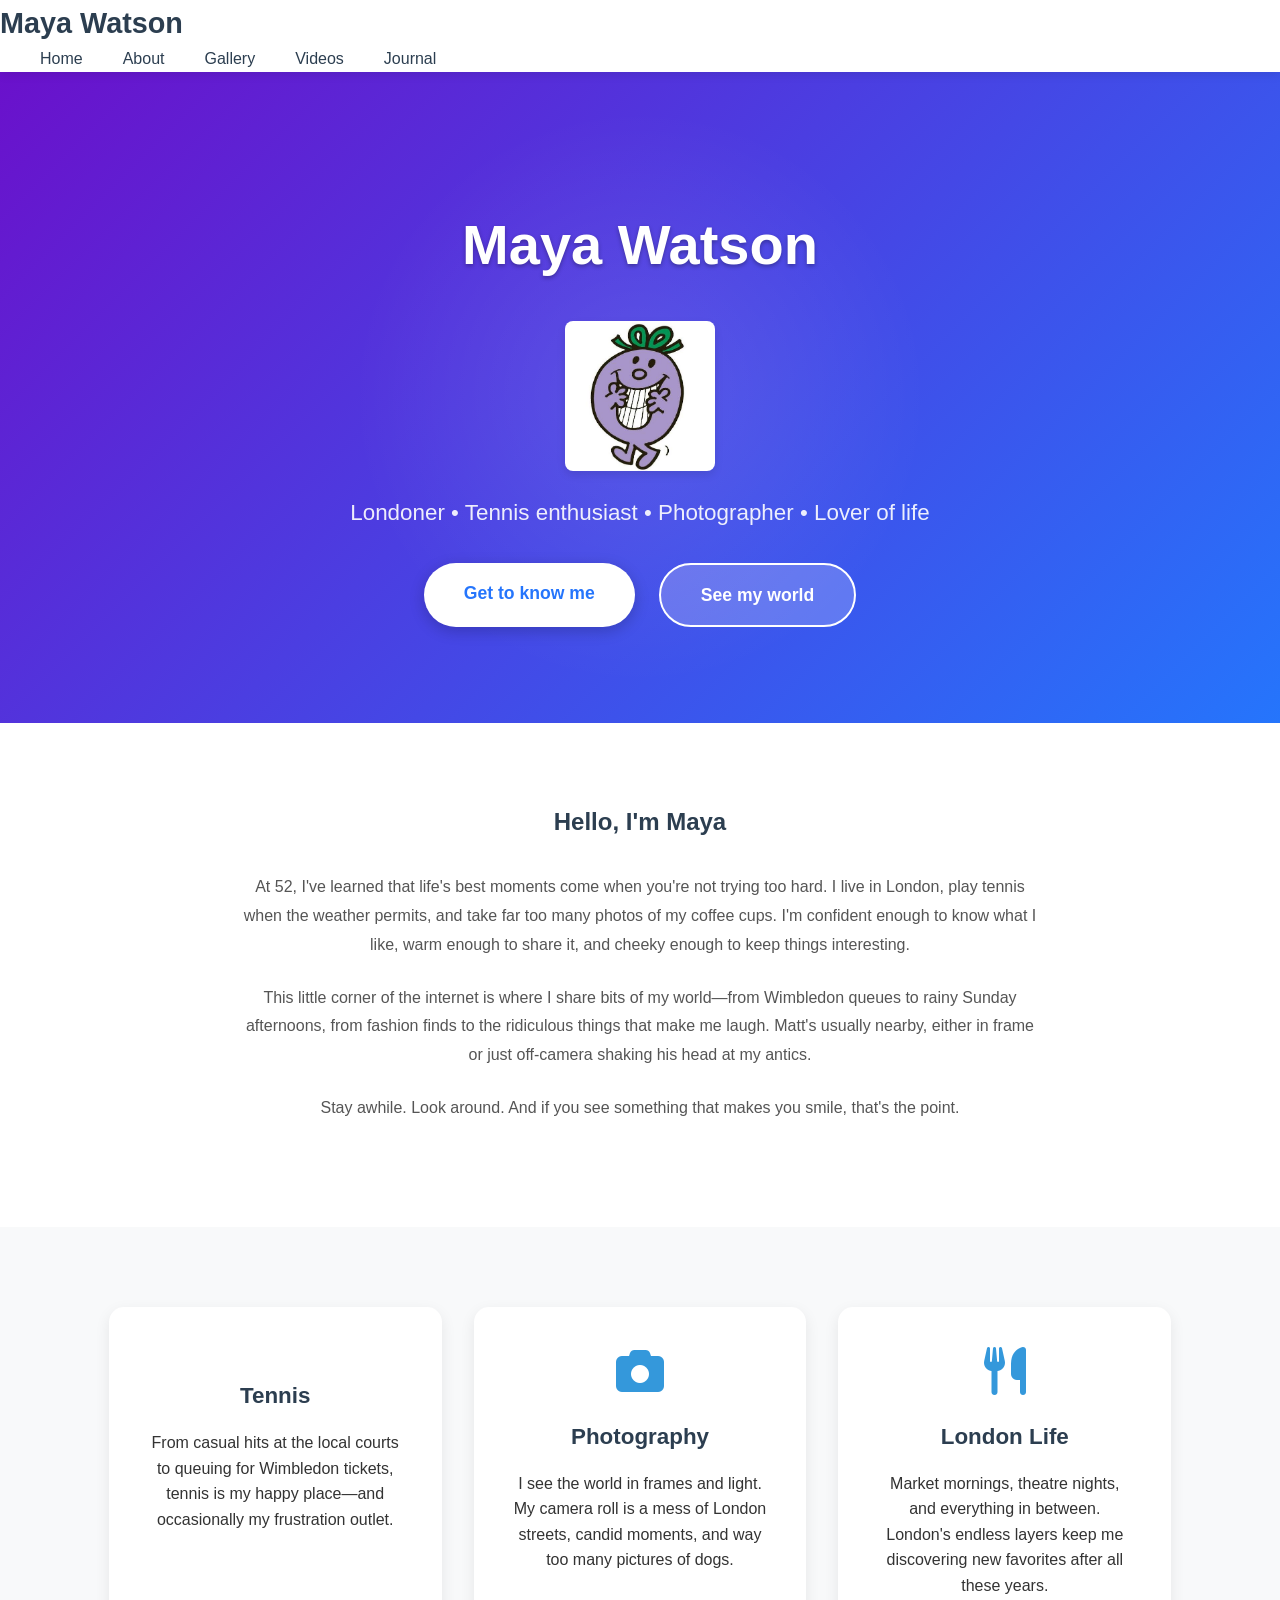
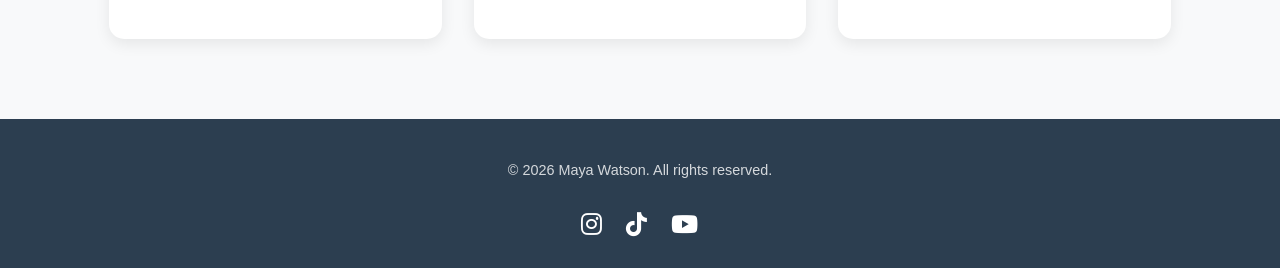
==== index.html @ 84d5c8f5 "Add Little Miss Naughty image to homepage" ====
<!DOCTYPE html>
<html lang="en">
<head>
    <meta charset="UTF-8">
    <meta name="viewport" content="width=device-width, initial-scale=1.0">
    <title>Maya Watson</title>
    <link rel="stylesheet" href="assets/css/style.css">
    <link rel="stylesheet" href="https://cdnjs.cloudflare.com/ajax/libs/font-awesome/6.4.0/css/all.min.css">
</head>
<body>
    <header>
        <nav>
            <div class="logo">Maya Watson</div>
            <ul class="nav-links">
                <li><a href="index.html">Home</a></li>
                <li><a href="about.html">About</a></li>
                <li><a href="gallery.html">Gallery</a></li>
                <li><a href="videos.html">Videos</a></li>
                <li><a href="journal.html">Journal</a></li>
            </ul>
            <div class="mobile-menu-icon">
                <i class="fas fa-bars"></i>
            </div>
        </nav>
        <div class="mobile-menu">
            <ul>
                <li><a href="index.html">Home</a></li>
                <li><a href="about.html">About</a></li>
                <li><a href="gallery.html">Gallery</a></li>
                <li><a href="videos.html">Videos</a></li>
                <li><a href="journal.html">Journal</a></li>
            </ul>
        </div>
    </header>

    <section class="hero">
        <div class="hero-content">
            <h1>Maya Watson</h1>
            <img src="assets/images/littlemissnaughty.jfif" alt="Little Miss Naughty" class="little-miss-image">
                        <p class="tagline">Londoner • Tennis enthusiast • Photographer • Lover of life</p>
            <div class="hero-buttons">
                <a href="about.html" class="btn-primary">Get to know me</a>
                <a href="gallery.html" class="btn-secondary">See my world</a>
            </div>
        </div>
    </section>

    <section class="intro">
        <div class="container">
            <h2>Hello, I'm Maya</h2>
            <p>At 52, I've learned that life's best moments come when you're not trying too hard. I live in London, play tennis when the weather permits, and take far too many photos of my coffee cups. I'm confident enough to know what I like, warm enough to share it, and cheeky enough to keep things interesting.</p>
            <p>This little corner of the internet is where I share bits of my world—from Wimbledon queues to rainy Sunday afternoons, from fashion finds to the ridiculous things that make me laugh. Matt's usually nearby, either in frame or just off-camera shaking his head at my antics.</p>
            <p>Stay awhile. Look around. And if you see something that makes you smile, that's the point.</p>
        </div>
    </section>

    <section class="highlights">
        <div class="container">
            <div class="highlight-cards">
                <div class="card">
                    <i class="fas fa-tennis-ball highlight-icon"></i>
                    <h3>Tennis</h3>
                    <p>From casual hits at the local courts to queuing for Wimbledon tickets, tennis is my happy place—and occasionally my frustration outlet.</p>
                </div>
                <div class="card">
                    <i class="fas fa-camera highlight-icon"></i>
                    <h3>Photography</h3>
                    <p>I see the world in frames and light. My camera roll is a mess of London streets, candid moments, and way too many pictures of dogs.</p>
                </div>
                <div class="card">
                    <i class="fas fa-utensils highlight-icon"></i>
                    <h3>London Life</h3>
                    <p>Market mornings, theatre nights, and everything in between. London's endless layers keep me discovering new favorites after all these years.</p>
                </div>
            </div>
        </div>
    </section>

    <footer>
            <div class="container">
                <p>&copy; 2026 Maya Watson. All rights reserved.</p>
                            <div class="social-links">
                                            <a href="https://instagram.com/doggy142142"><i class="fab fa-instagram"></i></a>
                                            <a href="https://tiktok.com/@Mayaxxxx52"><i class="fab fa-tiktok"></i></a>
                                            <a href="#"><i class="fab fa-youtube"></i></a>
                                        </div>
            </div>
    </footer>

    <script src="assets/js/main.js"></script>
</body>
</html>
---- assets/css/style.css ----
/* Reset and base styles */
* {
    margin: 0;
    padding: 0;
    box-sizing: border-box;
}

html {
    scroll-behavior: smooth;
}

body {
    font-family: 'Segoe UI', Tahoma, Geneva, Verdana, sans-serif;
    line-height: 1.6;
    color: #333;
    background-color: #fafafa;
}

.container {
    width: 90%;
    max-width: 1200px;
    margin: 0 auto;
    padding: 0 1rem;
}

/* Header and Navigation */
header {
    background-color: rgba(255, 255, 255, 0.95);
    backdrop-filter: blur(10px);
    position: sticky;
    top: 0;
    z-index: 1000;
    box-shadow: 0 2px 10px rgba(0,0,0,0.1);
}

.nav-content {
    display: flex;
    justify-content: space-between;
    align-items: center;
    height: 70px;
}

.logo {
    font-size: 1.8rem;
    font-weight: bold;
    color: #2c3e50;
    text-decoration: none;
}

.nav-links {
    display: flex;
    list-style: none;
}

.nav-links li {
    margin-left: 2.5rem;
}

.nav-links a {
    text-decoration: none;
    color: #2c3e50;
    font-weight: 500;
    transition: color 0.3s;
    position: relative;
}

.nav-links a:hover {
    color: #3498db;
}

.nav-links a.active {
    color: #3498db;
}

.nav-links a.active::after {
    content: '';
    position: absolute;
    bottom: -5px;
    left: 0;
    width: 100%;
    height: 2px;
    background-color: #3498db;
}

.mobile-menu-icon {
    display: none;
    font-size: 1.5rem;
    cursor: pointer;
}

.mobile-menu {
    display: none;
    position: absolute;
    top: 70px;
    right: 0;
    background-color: white;
    border-radius: 0 0 10px 10px;
    box-shadow: 0 5px 15px rgba(0,0,0,0.1);
    overflow: hidden;
}

.mobile-menu ul {
    list-style: none;
}

.mobile-menu li {
    border-top: 1px solid #eee;
}

.mobile-menu li a {
    display: block;
    padding: 1rem;
    text-align: center;
    text-decoration: none;
    color: #2c3e50;
    transition: background-color 0.3s;
}

.mobile-menu li a:hover {
    background-color: #f0f0f0;
}

/* Hero Section */
.hero {
    background: linear-gradient(135deg, #6a11cb 0%, #2575fc 100%);
    color: white;
    text-align: center;
    padding: 8rem 2rem 6rem;
    position: relative;
    overflow: hidden;
}

.hero::before {
    content: '';
    position: absolute;
    top: -50%;
    left: -50%;
    width: 200%;
    height: 200%;
    background: radial-gradient(circle, rgba(255,255,255,0.1) 0%, transparent 20%);
    animation: float 6s ease-in-out infinite;
}

@keyframes float {
    0%, 100% { transform: translateY(0px) rotate(0deg); }
    50% { transform: translateY(-20px) rotate(5deg); }
}

.hero-content {
    max-width: 800px;
    margin: 0 auto;
    position: relative;
    z-index: 2;
}

.hero h1 {
    font-size: 3.5rem;
    margin-bottom: 1rem;
    text-shadow: 0 2px 4px rgba(0,0,0,0.3);
}

.tagline {
    font-size: 1.4rem;
    margin-bottom: 2rem;
    opacity: 0.9;
}

.hero-buttons {
    display: flex;
    justify-content: center;
    gap: 1.5rem;
    flex-wrap: wrap;
}

.btn-primary, .btn-secondary {
    display: inline-block;
    padding: 1rem 2.5rem;
    border-radius: 50px;
    font-weight: 600;
    text-decoration: none;
    transition: all 0.3s ease;
    border: none;
    cursor: pointer;
    font-size: 1.1rem;
}

.btn-primary {
    background-color: white;
    color: #2575fc;
    box-shadow: 0 4px 15px rgba(0,0,0,0.2);
}

.btn-primary:hover {
    background-color: #f0f0f0;
    transform: translateY(-3px);
}

.btn-secondary {
    background-color: rgba(255,255,255,0.2);
    color: white;
    border: 2px solid white;
}

.btn-secondary:hover {
    background-color: rgba(255,255,255,0.3);
    transform: translateY(-3px);
}

/* Intro Section */
.intro {
    background-color: white;
    padding: 5rem 2rem;
}

.intro h2 {
    text-align: center;
    margin-bottom: 2rem;
    color: #2c3e50;
}

.intro p {
    max-width: 800px;
    margin: 0 auto 1.5rem auto;
    text-align: center;
    color: #555;
    line-height: 1.8;
}

/* Highlights Section */
.highlights {
    background-color: #f8f9fa;
    padding: 5rem 2rem;
}

.highlights h2 {
    text-align: center;
    margin-bottom: 3rem;
    color: #2c3e50;
    font-size: 2.5rem;
}

.highlight-cards {
    display: grid;
    grid-template-columns: repeat(auto-fit, minmax(280px, 1fr));
    gap: 2rem;
}

.card {
    background-color: white;
    border-radius: 15px;
    padding: 2.5rem;
    text-align: center;
    box-shadow: 0 5px 15px rgba(0,0,0,0.08);
    transition: transform 0.3s, box-shadow 0.3s;
}

.card:hover {
    transform: translateY(-10px);
    box-shadow: 0 10px 25px rgba(0,0,0,0.15);
}

.highlight-icon {
    font-size: 3rem;
    margin-bottom: 1.5rem;
    color: #3498db;
}

.card h3 {
    margin-bottom: 1rem;
    color: #2c3e50;
    font-size: 1.4rem;
}

/* Page Header */
.page-header {
    background-color: #ecf0f1;
    text-align: center;
    padding: 4rem 2rem 2rem;
}

.page-header h1 {
    color: #2c3e50;
    font-size: 2.8rem;
    margin-bottom: 0.5rem;
}

.page-header p {
    color: #7f8c8d;
    font-size: 1.2rem;
    max-width: 700px;
    margin: 0 auto;
}

/* About Section */
.about-content {
    display: grid;
    grid-template-columns: 1fr 1fr;
    gap: 3rem;
    align-items: start;
    margin-top: 3rem;
}

.about-text h2 {
    color: #2c3e50;
    margin-bottom: 1.5rem;
}

.about-text p {
    margin-bottom: 1.5rem;
    line-height: 1.7;
    color: #444;
}

.voice-guide {
    margin-top: 3rem;
    padding-top: 2rem;
    border-top: 1px solid #eee;
}

.voice-guide h2 {
    color: #2c3e50;
    margin-bottom: 1.5rem;
}

.voice-principles {
    display: grid;
    gap: 1.5rem;
    margin-top: 1.5rem;
}

.principle h3 {
    color: #2c3e50;
    margin-bottom: 0.5rem;
    display: flex;
    align-items: center;
    gap: 0.5rem;
}

.principle h3::before {
    content: '';
    width: 8px;
    height: 8px;
    background-color: #3498db;
    border-radius: 50%;
}

.principle p {
    color: #555;
    line-height: 1.6;
}

.voice-note {
    margin-top: 2rem;
    padding-top: 1.5rem;
    border-top: 1px dashed #bbb;
    font-style: italic;
    color: #666;
    font-size: 0.95rem;
}

.about-image {
    display: flex;
    justify-content: center;
    align-items: center;
}

.placeholder-image {
    width: 250px;
    height: 250px;
    background-color: #ecf0f1;
    border-radius: 50%;
    display: flex;
    flex-direction: column;
    justify-content: center;
    align-items: center;
    color: #7f8c8d;
}

.about-photo {
    width: 250px;
    height: 250px;
    border-radius: 50%;
    object-fit: cover;
    box-shadow: 0 5px 15px rgba(0,0,0,0.1);
}

.placeholder-icon {
    font-size: 3rem;
    margin-bottom: 1rem;
}

/* Gallery Section */
.gallery-intro {
    text-align: center;
    margin-bottom: 3rem;
    padding: 2rem 0;
}

.gallery-intro p {
    max-width: 800px;
    margin: 0 auto;
    color: #555;
    line-height: 1.7;
}

.albums h2, .recent-photos h2 {
    text-align: center;
    margin-bottom: 2rem;
    color: #2c3e50;
}

.album-grid {
    display: grid;
    grid-template-columns: repeat(auto-fit, minmax(260px, 1fr));
    gap: 2rem;
}

.album {
    position: relative;
    border-radius: 15px;
    overflow: hidden;
    box-shadow: 0 5px 15px rgba(0,0,0,0.1);
    transition: transform 0.3s, box-shadow 0.3s;
}

.album:hover {
    transform: translateY(-5px);
    box-shadow: 0 10px 25px rgba(0,0,0,0.15);
}

.album img {
    width: 100%;
    height: 300px;
    object-fit: cover;
    transition: transform 0.5s;
}

.album:hover img {
    transform: scale(1.05);
}

.album-overlay {
    position: absolute;
    bottom: 0;
    left: 0;
    right: 0;
    background: linear-gradient(to top, rgba(0,0,0,0.7), transparent);
    color: white;
    padding: 1.5rem;
    text-align: center;
}

.album-overlay h3 {
    margin-bottom: 0.5rem;
    font-size: 1.3rem;
}

.album-overlay p {
    font-size: 0.9rem;
    opacity: 0.9;
}

.album-count {
    display: block;
    margin-top: 1rem;
    font-size: 0.85rem;
    opacity: 0.8;
}

.photo-grid {
    display: grid;
    grid-template-columns: repeat(auto-fit, minmax(200px, 1fr));
    gap: 1.5rem;
    margin-top: 2rem;
}

.photo-item {
    position: relative;
    border-radius: 10px;
    overflow: hidden;
    box-shadow: 0 3px 10px rgba(0,0,0,0.1);
    transition: transform 0.3s;
}

.photo-item:hover {
    transform: translateY(-5px);
}

.photo-item img {
    width: 100%;
    height: 280px;
    object-fit: cover;
    transition: transform 0.4s;
}

.photo-item:hover img {
    transform: scale(1.05);
}

.photo-overlay {
    position: absolute;
    bottom: 0;
    left: 0;
    right: 0;
    background: rgba(0,0,0,0.6);
    color: white;
    padding: 1rem;
    text-align: center;
    opacity: 0;
    transition: opacity 0.3s;
}

.photo-item:hover .photo-overlay {
    opacity: 1;
}

.photo-overlay h4 {
    margin-bottom: 0.5rem;
    font-size: 1rem;
}

.photo-overlay p {
    font-size: 0.85rem;
}

/* Videos Section */
.videos-intro {
    text-align: center;
    margin-bottom: 3rem;
    padding: 2rem 0;
}

.videos-intro p {
    max-width: 800px;
    margin: 0 auto;
    color: #555;
    line-height: 1.7;
}

.video-grid {
    display: grid;
    grid-template-columns: repeat(auto-fit, minmax(300px, 1fr));
    gap: 2rem;
    margin-top: 2rem;
}

.video-item {
    background-color: white;
    border-radius: 15px;
    overflow: hidden;
    box-shadow: 0 5px 15px rgba(0,0,0,0.08);
    transition: transform 0.3s, box-shadow 0.3s;
}

.video-item:hover {
    transform: translateY(-5px);
    box-shadow: 0 10px 25px rgba(0,0,0,0.15);
}

.video-placeholder {
    width: 100%;
    height: 200px;
    background-color: #ecf0f1;
    display: flex;
    flex-direction: column;
    justify-content: center;
    align-items: center;
    color: #7f8c8d;
}

.video-icon {
    font-size: 3rem;
    margin-bottom: 1rem;
}

.video-placeholder span {
    font-size: 1.1rem;
    font-weight: 500;
}

.video-info {
    padding: 1.5rem;
}

.video-info h3 {
    margin-bottom: 0.75rem;
    color: #2c3e50;
    font-size: 1.3rem;
}

.video-info p {
    margin-bottom: 1rem;
    color: #555;
    line-height: 1.5;
}

.video-meta {
    display: flex;
    justify-content: space-between;
    font-size: 0.9rem;
    color: #7f8c8d;
}

.video-meta i {
    margin-right: 0.3rem;
}

.add-videos-note {
    margin-top: 3rem;
    padding-top: 2rem;
    border-top: 1px solid #eee;
}

.add-videos-note h2 {
    text-align: center;
    margin-bottom: 1.5rem;
    color: #2c3e50;
}

.add-videos-note ol {
    max-width: 600px;
    margin: 0 auto 1.5rem auto;
    padding-left: 1.5rem;
    line-height: 1.7;
}

.add-videos-note p {
    text-align: center;
    color: #666;
    font-size: 0.9rem;
}

/* Journal Section */
.journal-intro {
    text-align: center;
    margin-bottom: 3rem;
    padding: 2rem 0;
}

.journal-intro p {
    max-width: 800px;
    margin: 0 auto;
    color: #555;
    line-height: 1.7;
}

.journal-posts {
    margin-top: 2rem;
}

.post {
    background-color: white;
    border-radius: 15px;
    padding: 2rem;
    margin-bottom: 2rem;
    box-shadow: 0 3px 15px rgba(0,0,0,0.08);
    transition: transform 0.3s, box-shadow 0.3s;
}

.post:hover {
    transform: translateY(-3px);
    box-shadow: 0 8px 20px rgba(0,0,0,0.12);
}

.post-date {
    display: inline-block;
    background-color: #3498db;
    color: white;
    padding: 0.3rem 0.8rem;
    border-radius: 20px;
    font-size: 0.85rem;
    margin-bottom: 1rem;
}

.post h3 {
    color: #2c3e50;
    margin-bottom: 1rem;
    font-size: 1.4rem;
}

.post p {
    color: #444;
    line-height: 1.7;
    margin-bottom: 1.5rem;
}

.post em {
    display: block;
    margin-top: 1rem;
    font-style: italic;
    color: #666;
    font-size: 0.95rem;
}

.add-posts-note {
    margin-top: 3rem;
    padding-top: 2rem;
    border-top: 1px solid #eee;
    text-align: center;
}

.add-posts-note h2 {
    margin-bottom: 1.5rem;
    color: #2c3e50;
}

.add-posts-note ol {
    max-width: 600px;
    margin: 0 auto;
    text-align: left;
    padding-left: 1.5rem;
    line-height: 1.7;
}

.add-posts-note p {
    margin-top: 1.5rem;
    color: #666;
    font-size: 0.9rem;
}

/* Footer */
footer {
    background-color: #2c3e50;
    color: white;
    padding: 2.5rem 2rem 1.5rem;
}

footer .container {
    display: flex;
    flex-direction: column;
    align-items: center;
    gap: 1.5rem;
}

footer p {
    font-size: 0.9rem;
    opacity: 0.8;
}

.social-links {
    display: flex;
    gap: 1.5rem;
}

.social-links a {
    font-size: 1.5rem;
    color: white;
    transition: color 0.3s, transform 0.3s;
}

.social-links a:hover {
    color: #3498db;
    transform: translateY(-3px);
}

/* Animations */
@keyframes fadeInUp {
    from {
        opacity: 0;
        transform: translateY(30px);
    }
    to {
        opacity: 1;
        transform: translateY(0);
    }
}

.fade-in-up {
    opacity: 0;
    transform: translateY(30px);
    animation: fadeInUp 0.6s ease-out forwards;
}

.fade-in-up.delay-1 { animation-delay: 0.1s; }
.fade-in-up.delay-2 { animation-delay: 0.2s; }
.fade-in-up.delay-3 { animation-delay: 0.3s; }
.fade-in-up.delay-4 { animation-delay: 0.4s; }
.fade-in-up.delay-5 { animation-delay: 0.5s; }
.fade-in-up.delay-6 { animation-delay: 0.6s; }

/* Responsive Design */
@media (max-width: 768px) {
    .nav-links {
        display: none;
    }
    
    .mobile-menu-icon {
        display: block;
    }
    
    .mobile-menu.active {
        display: block;
    }
    
    .logo {
        font-size: 1.5rem;
    }
    
    .hero h1 {
        font-size: 2.8rem;
    }
    
    .tagline {
        font-size: 1.2rem;
    }
    
    .about-content,
    .voice-guide {
        grid-template-columns: 1fr;
    }
    
    .highlight-cards,
    .album-grid,
    .video-grid,
    .photo-grid {
        grid-template-columns: 1fr;
    }
    
    .nav-content {
        height: 60px;
    }
    
    .mobile-menu {
        top: 60px;
    }
}

@media (max-width: 480px) {
    .hero {
        padding: 6rem 1.5rem 4rem;
    }
    
    .hero h1 {
        font-size: 2.4rem;
    }
    
    .page-header h1 {
        font-size: 2.2rem;
    }
    
    .btn-primary, .btn-secondary {
        padding: 0.8rem 1.8rem;
        font-size: 1rem;
    }
    
    .hero-buttons {
        flex-direction: column;
    }
}

/* Little Miss Naughty image */
.little-miss-image {
    max-width: 150px;
    height: auto;
    margin: 1rem 0;
    border-radius: 8px;
    box-shadow: 0 4px 8px rgba(0,0,0,0.1);
}
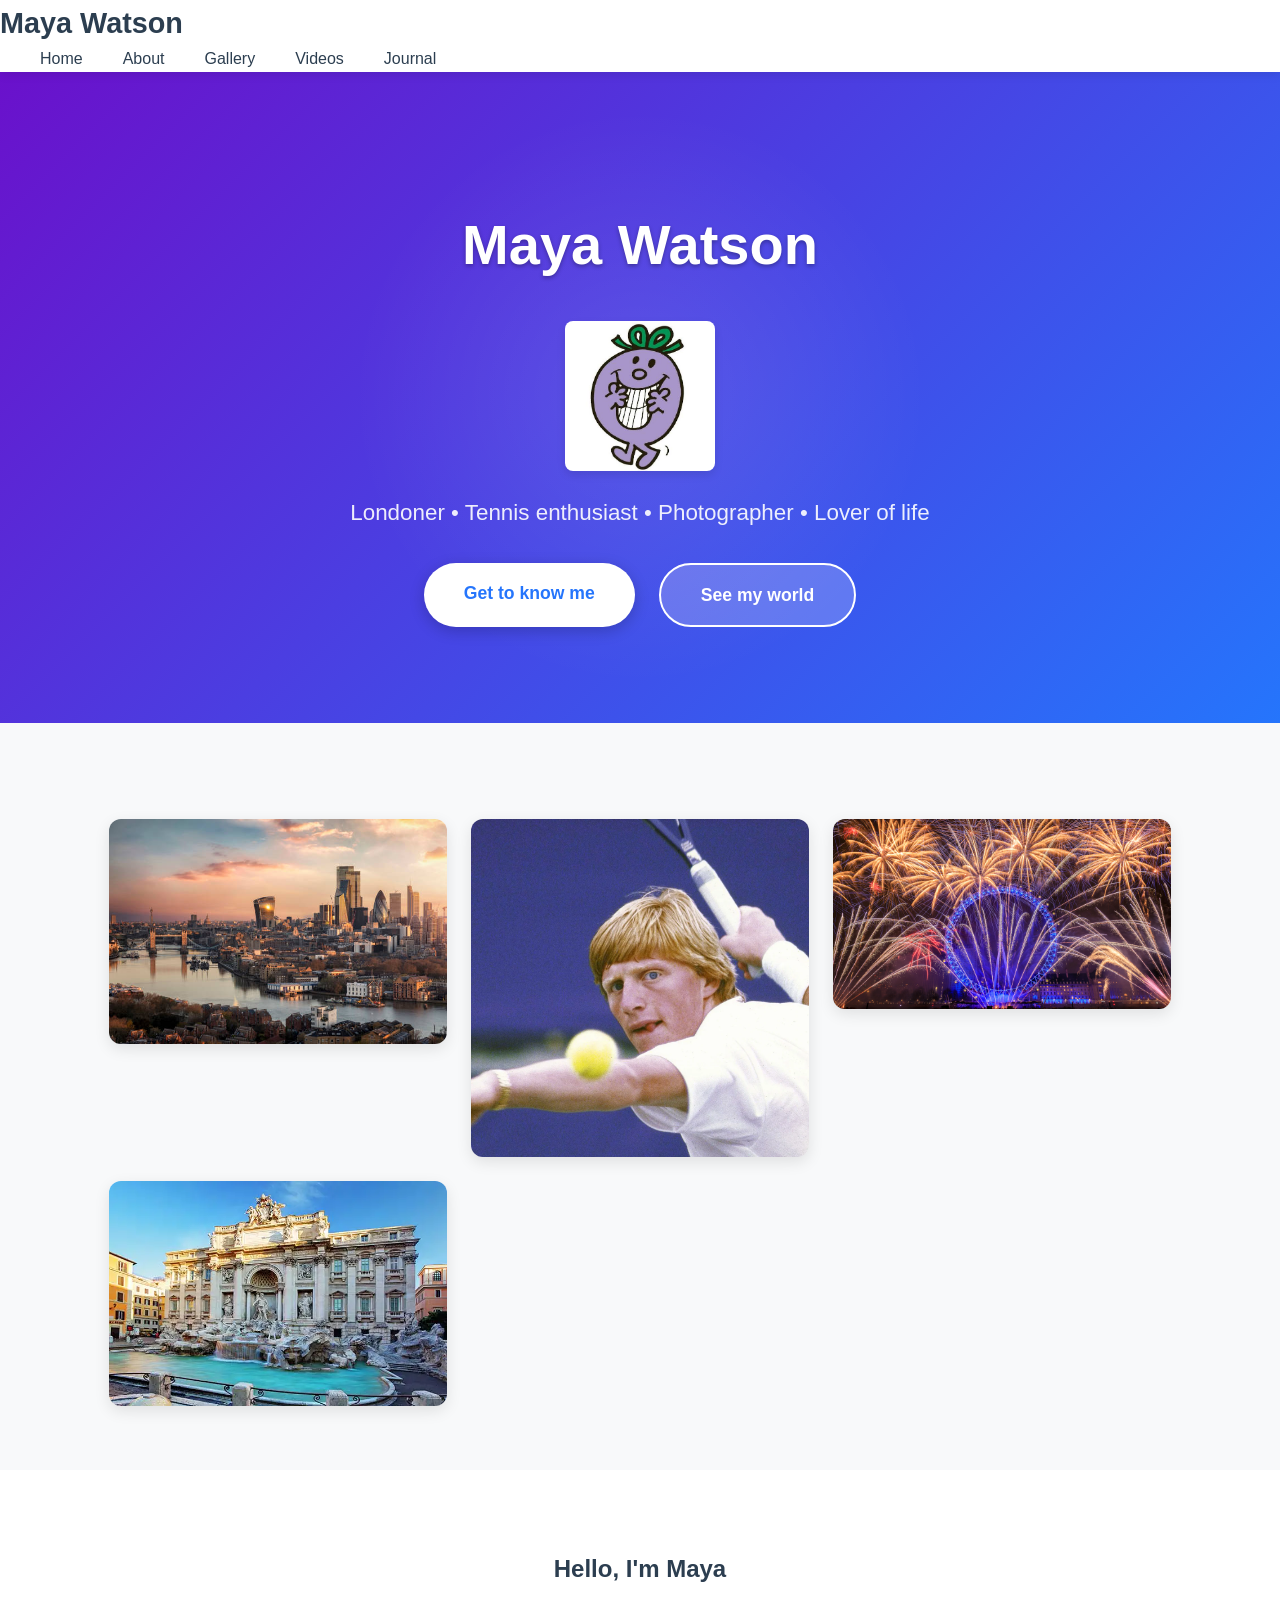
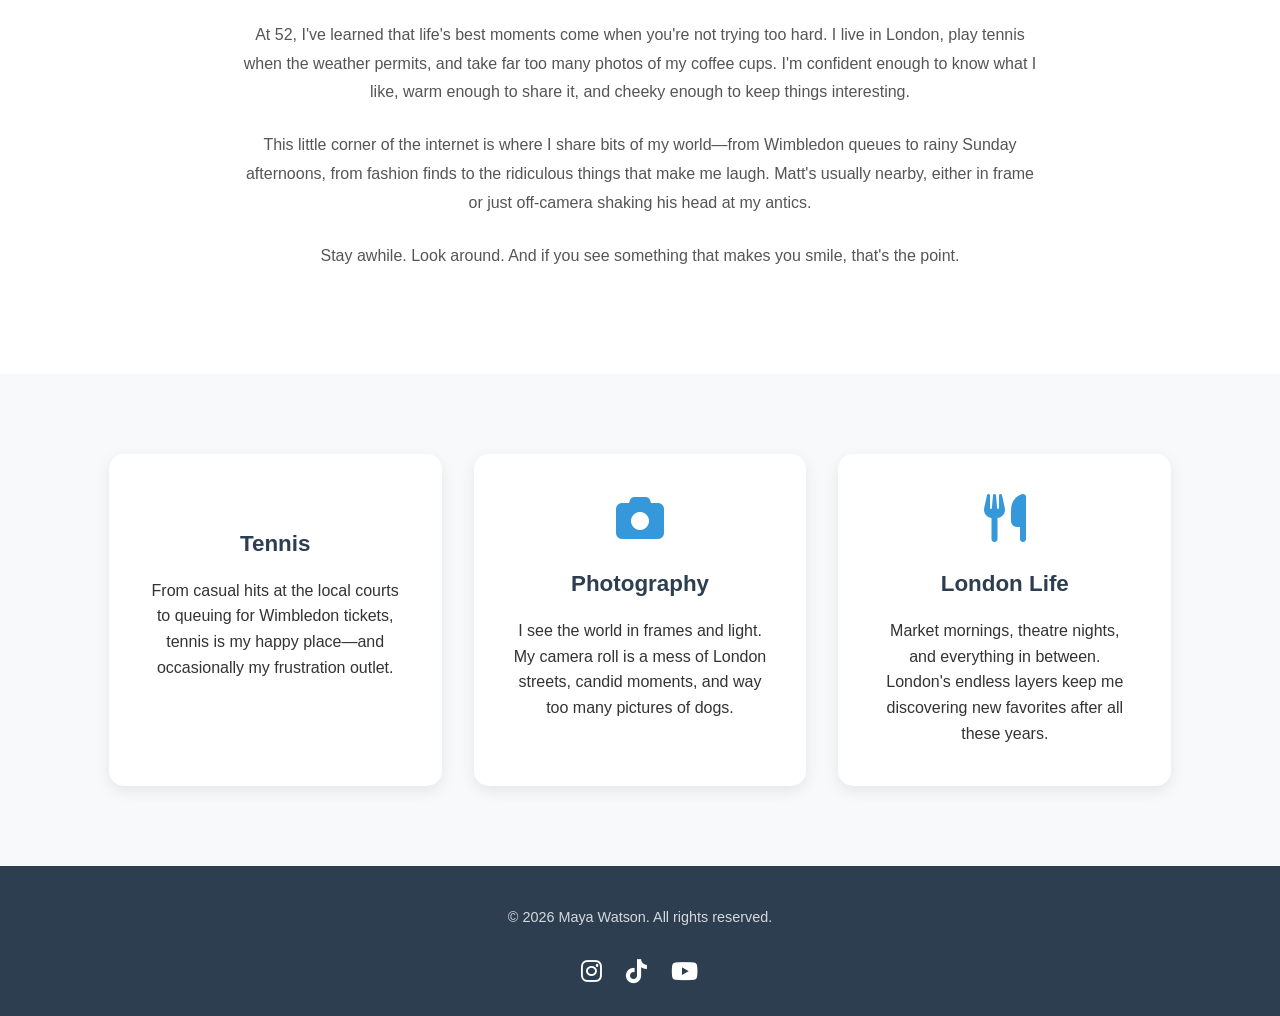
==== commit 7d87d696: "Add featured images section to homepage: London, Boris, London Fireworks, Trevi Fountain" ====
--- a/index.html
+++ b/index.html
@@ -44,8 +44,18 @@
             </div>
         </div>
     </section>
+        <section class="featured-images">
+            <div class="container">
+                <div class="images-grid">
+                    <img src="assets/images/london.jpg" alt="London" class="featured-image">
+                    <img src="assets/images/boris.webp" alt="Boris" class="featured-image">
+                    <img src="assets/images/londonfireworks.jpg" alt="London Fireworks" class="featured-image">
+                    <img src="assets/images/trevi.jpg" alt="Trevi Fountain" class="featured-image">
+                </div>
+            </div>
+        </section>
 
-    <section class="intro">
+        <section class="intro">
         <div class="container">
             <h2>Hello, I'm Maya</h2>
             <p>At 52, I've learned that life's best moments come when you're not trying too hard. I live in London, play tennis when the weather permits, and take far too many photos of my coffee cups. I'm confident enough to know what I like, warm enough to share it, and cheeky enough to keep things interesting.</p>
--- a/assets/css/style.css
+++ b/assets/css/style.css
@@ -855,4 +855,44 @@
     margin: 1rem 0;
     border-radius: 8px;
     box-shadow: 0 4px 8px rgba(0,0,0,0.1);
+}
+
+/* Featured Images Section */
+.featured-images {
+    background-color: #f8f9fa;
+    padding: 4rem 2rem;
+}
+
+.images-grid {
+    display: grid;
+    grid-template-columns: repeat(auto-fit, minmax(250px, 1fr));
+    gap: 1.5rem;
+    margin-top: 2rem;
+}
+
+.featured-image {
+    width: 100%;
+    height: auto;
+    border-radius: 12px;
+    box-shadow: 0 5px 15px rgba(0,0,0,0.1);
+    transition: transform 0.3s, box-shadow 0.3s;
+    object-fit: cover;
+}
+
+.featured-image:hover {
+    transform: translateY(-5px);
+    box-shadow: 0 10px 25px rgba(0,0,0,0.15);
+}
+
+/* Responsive design for featured images */
+@media (max-width: 768px) {
+    .images-grid {
+        grid-template-columns: repeat(auto-fit, minmax(200px, 1fr));
+    }
+}
+
+@media (max-width: 480px) {
+    .images-grid {
+        grid-template-columns: 1fr;
+    }
 }
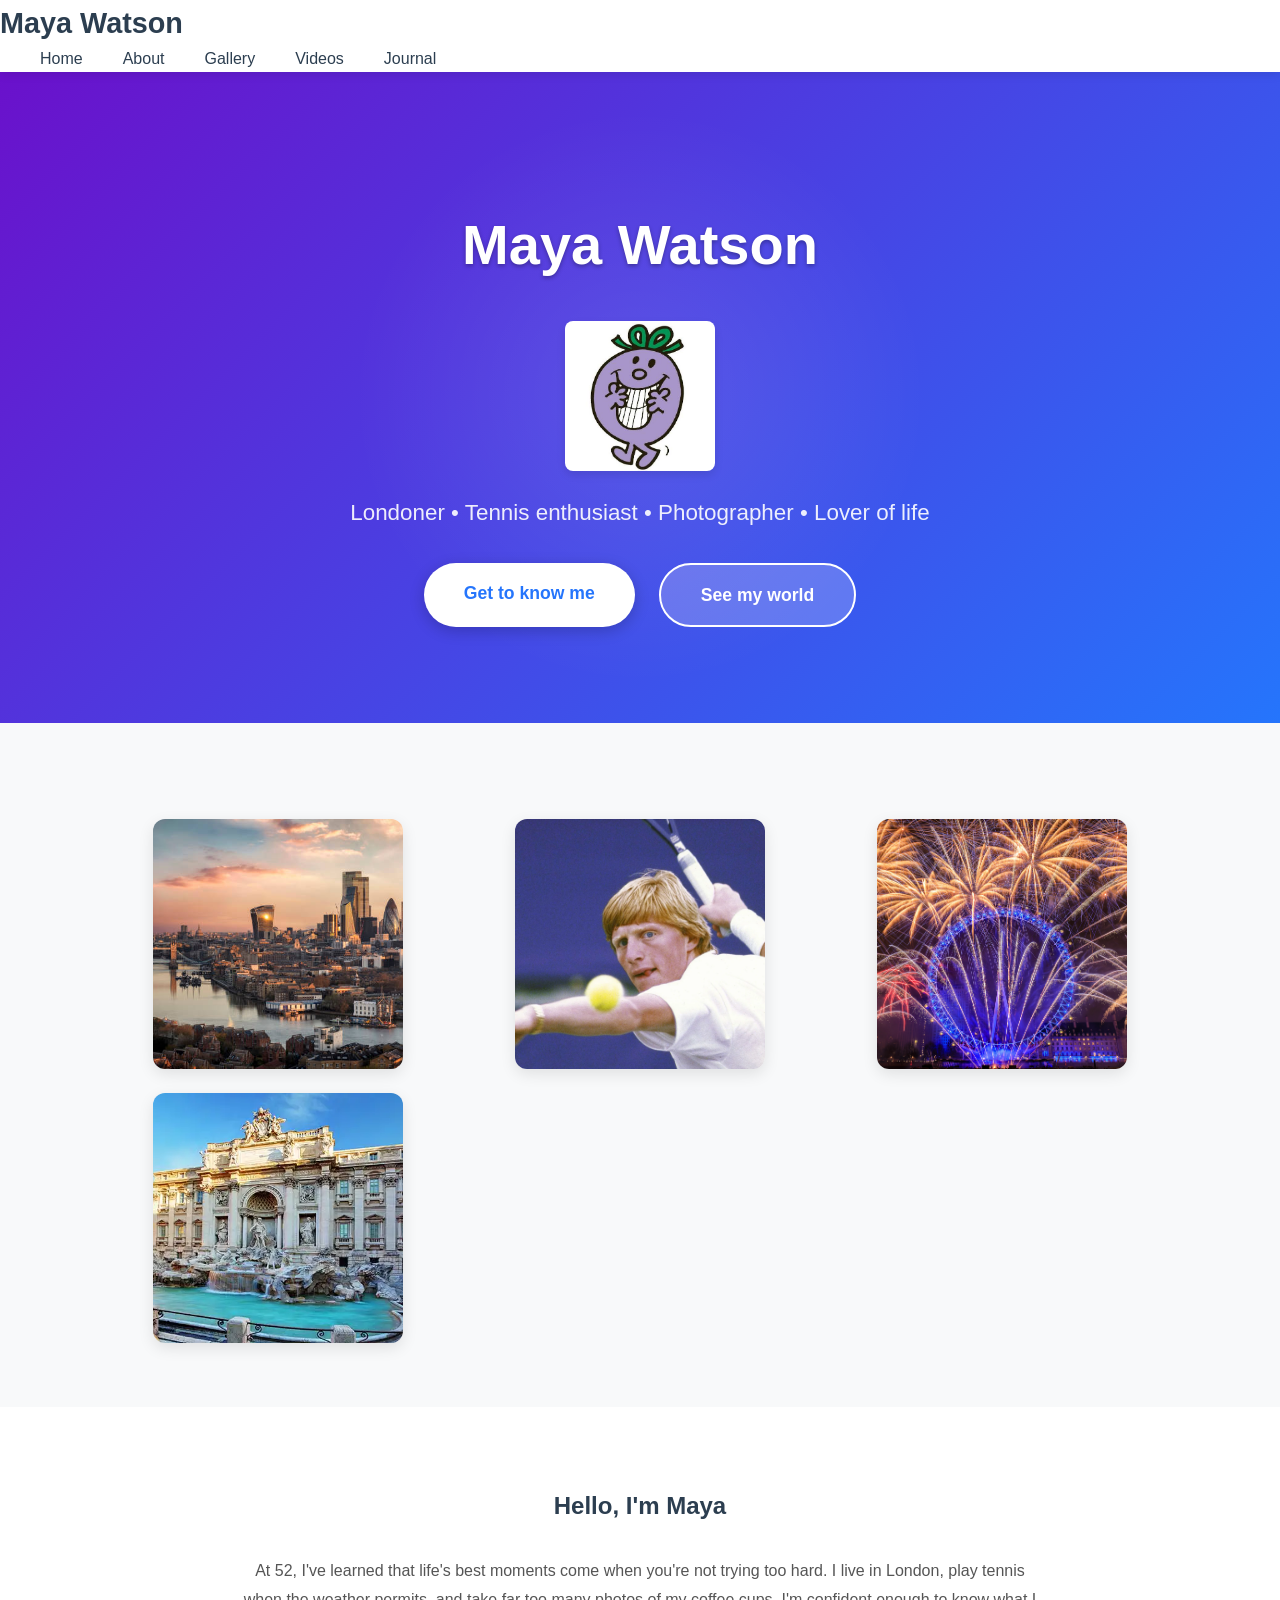
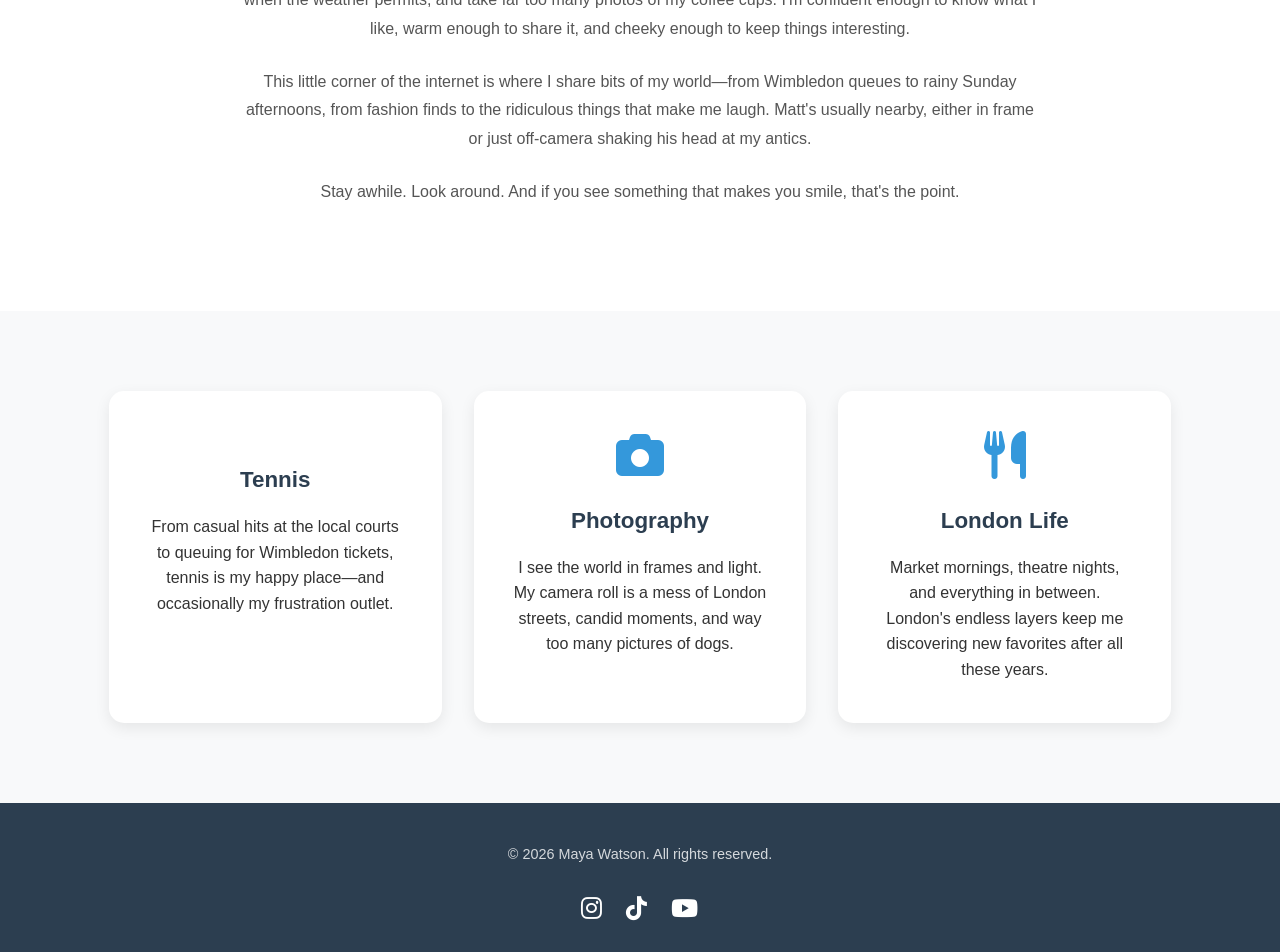
==== commit ed4cad33: "Implement fade-in-up animation on scroll for sections and footer" ====
--- a/index.html
+++ b/index.html
@@ -33,7 +33,7 @@
         </div>
     </header>
 
-    <section class="hero">
+    <section class="hero fade-in-up delay-1">
         <div class="hero-content">
             <h1>Maya Watson</h1>
             <img src="assets/images/littlemissnaughty.jfif" alt="Little Miss Naughty" class="little-miss-image">
@@ -44,7 +44,7 @@
             </div>
         </div>
     </section>
-        <section class="featured-images">
+        <section class="featured-images fade-in-up delay-2">
             <div class="container">
                 <div class="images-grid">
                     <img src="assets/images/london.jpg" alt="London" class="featured-image">
@@ -55,7 +55,7 @@
             </div>
         </section>
 
-        <section class="intro">
+        <section class="intro fade-in-up delay-3">
         <div class="container">
             <h2>Hello, I'm Maya</h2>
             <p>At 52, I've learned that life's best moments come when you're not trying too hard. I live in London, play tennis when the weather permits, and take far too many photos of my coffee cups. I'm confident enough to know what I like, warm enough to share it, and cheeky enough to keep things interesting.</p>
@@ -64,7 +64,7 @@
         </div>
     </section>
 
-    <section class="highlights">
+    <section class="highlights fade-in-up delay-4">
         <div class="container">
             <div class="highlight-cards">
                 <div class="card">
--- a/assets/css/style.css
+++ b/assets/css/style.css
@@ -768,6 +768,9 @@
 .fade-in-up {
     opacity: 0;
     transform: translateY(30px);
+}
+
+.fade-in-up.visible {
     animation: fadeInUp 0.6s ease-out forwards;
 }
 
@@ -871,12 +874,14 @@
 }
 
 .featured-image {
-    width: 100%;
-    height: auto;
+    width: 250px;
+    height: 250px;
     border-radius: 12px;
     box-shadow: 0 5px 15px rgba(0,0,0,0.1);
     transition: transform 0.3s, box-shadow 0.3s;
     object-fit: cover;
+    display: block;
+    margin: 0 auto;
 }
 
 .featured-image:hover {
